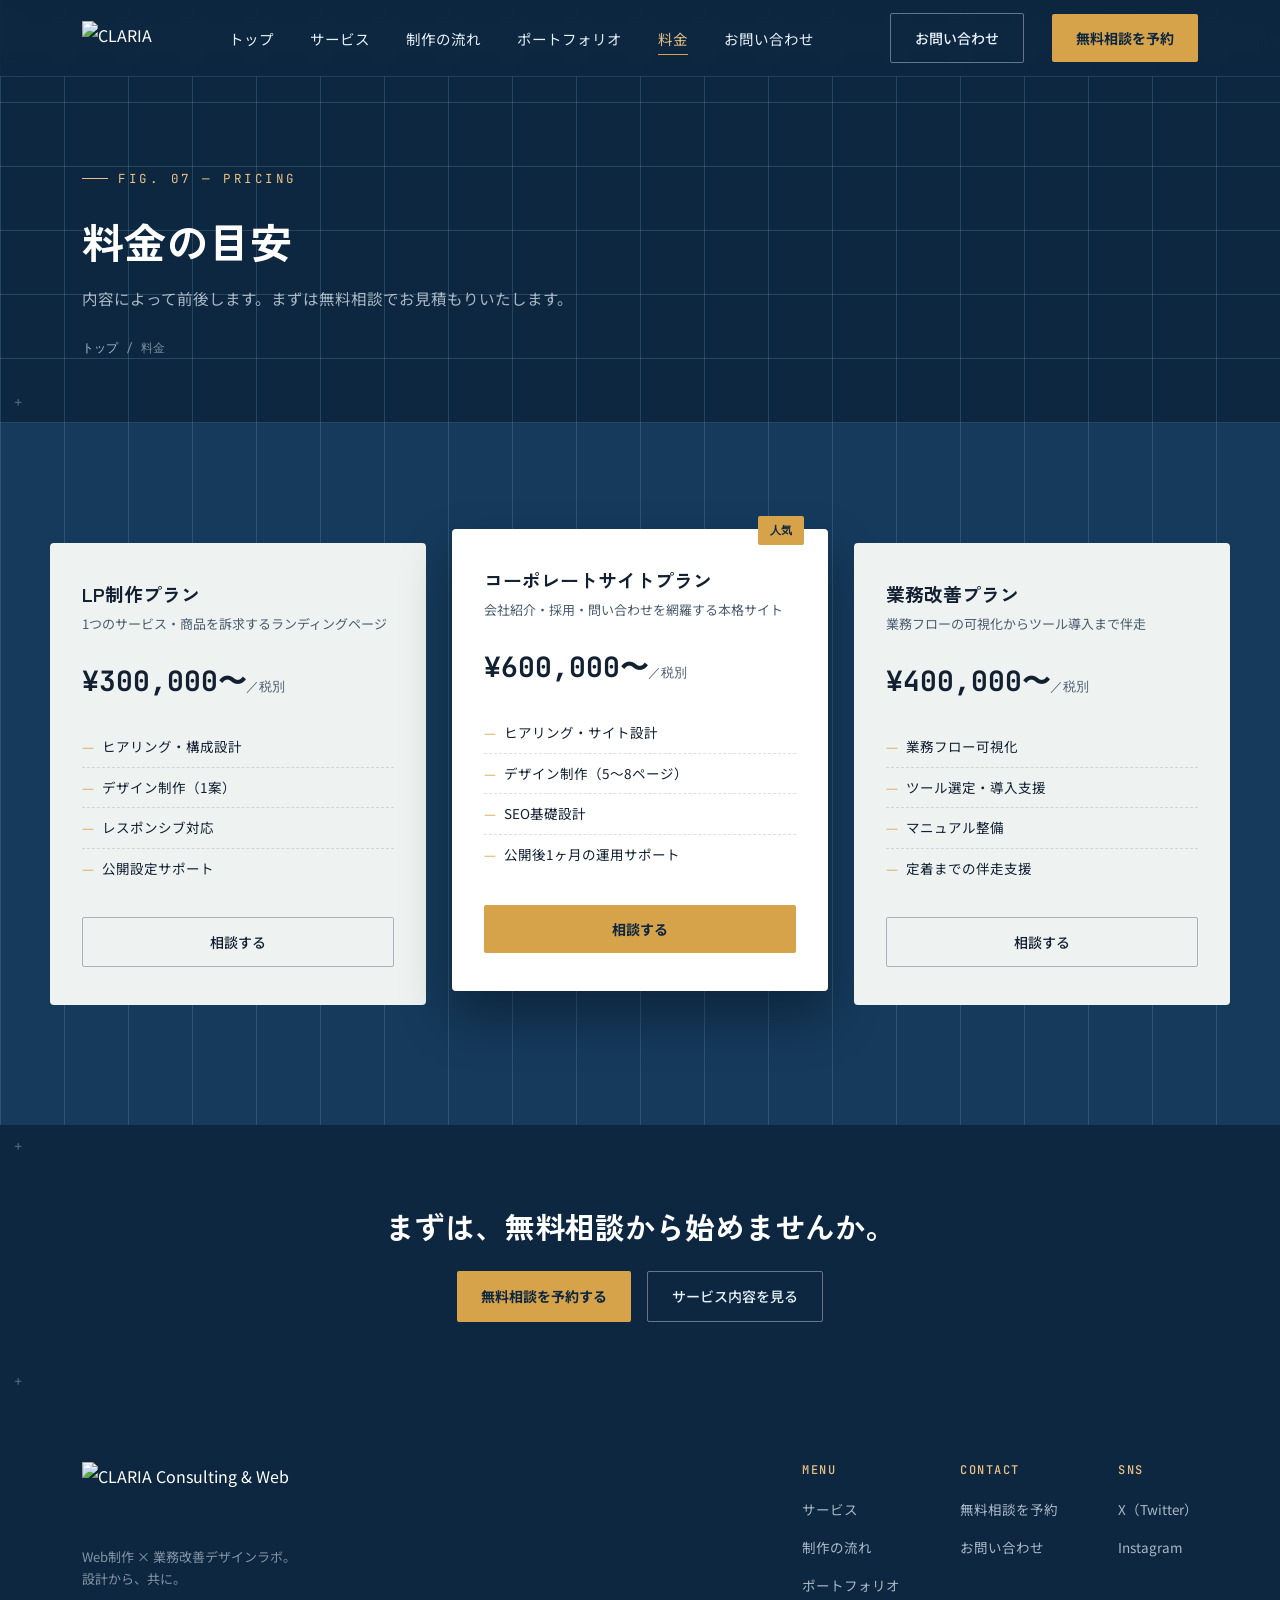
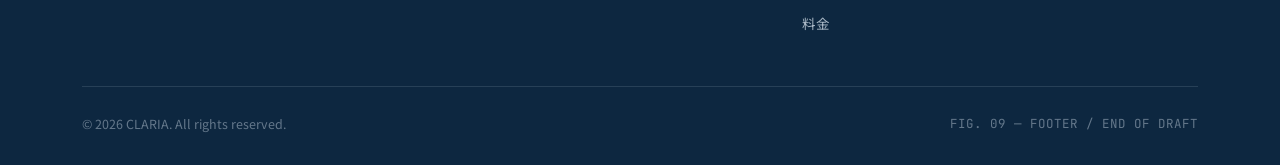
==== pricing.html @ 6dad12d2 "Add files via upload" ====
<!DOCTYPE html>
<html lang="ja">
<head>
<meta charset="UTF-8">
<meta name="viewport" content="width=device-width, initial-scale=1.0">
<title>料金 | CLARIA</title>
<meta name="description" content="CLARIAの料金プラン。LP制作、コーポレートサイト制作、業務改善のご相談目安をご紹介します。">
<link rel="preconnect" href="https://fonts.googleapis.com">
<link rel="preconnect" href="https://fonts.gstatic.com" crossorigin>
<link href="https://fonts.googleapis.com/css2?family=Zen+Kaku+Gothic+New:wght@400;500;700;900&family=Noto+Sans+JP:wght@300;400;500;700&family=JetBrains+Mono:wght@400;500;700&display=swap" rel="stylesheet">
<link rel="stylesheet" href="style.css">
</head>
<body>

<header>
  <div class="container nav-wrap">
    <a href="index.html" class="logo">
      <img src="assets/logo-mark.png" alt="CLARIA" class="logo-img">
    </a>
    <nav>
      <ul>
        <li><a href="index.html">トップ</a></li>
        <li><a href="services.html">サービス</a></li>
        <li><a href="process.html">制作の流れ</a></li>
        <li><a href="portfolio.html">ポートフォリオ</a></li>
        <li><a href="pricing.html" class="active">料金</a></li>
        <li><a href="contact.html">お問い合わせ</a></li>
      </ul>
    </nav>
    <div class="nav-right">
      <a href="contact.html" class="btn btn-outline">お問い合わせ</a>
      <a href="contact.html" class="btn btn-brass">無料相談を予約</a>
      <button class="hamburger" aria-label="メニューを開く"><span></span><span></span><span></span></button>
    </div>
  </div>
</header>

<main>

  <section class="page-hero crossmarks">
    <span class="cm-tr"></span><span class="cm-br"></span>
    <div class="container">
      <div class="eyebrow">FIG. 07 — PRICING</div>
      <h1>料金の目安</h1>
      <p>内容によって前後します。まずは無料相談でお見積もりいたします。</p>
      <div class="breadcrumb"><a href="index.html">トップ</a><span>/</span><span>料金</span></div>
    </div>
  </section>

  <section class="pricing">
    <div class="container section-pad">
      <div class="price-grid reveal">
        <div class="price-card">
          <h3>LP制作プラン</h3>
          <p class="plan-desc">1つのサービス・商品を訴求するランディングページ</p>
          <div class="price mono">¥300,000〜<span>／税別</span></div>
          <ul class="price-list">
            <li>ヒアリング・構成設計</li>
            <li>デザイン制作（1案）</li>
            <li>レスポンシブ対応</li>
            <li>公開設定サポート</li>
          </ul>
          <a href="contact.html" class="btn btn-outline-dark" style="justify-content:center;">相談する</a>
        </div>

        <div class="price-card featured">
          <span class="price-badge">人気</span>
          <h3>コーポレートサイトプラン</h3>
          <p class="plan-desc">会社紹介・採用・問い合わせを網羅する本格サイト</p>
          <div class="price mono">¥600,000〜<span>／税別</span></div>
          <ul class="price-list">
            <li>ヒアリング・サイト設計</li>
            <li>デザイン制作（5〜8ページ）</li>
            <li>SEO基礎設計</li>
            <li>公開後1ヶ月の運用サポート</li>
          </ul>
          <a href="contact.html" class="btn btn-brass" style="justify-content:center;">相談する</a>
        </div>

        <div class="price-card">
          <h3>業務改善プラン</h3>
          <p class="plan-desc">業務フローの可視化からツール導入まで伴走</p>
          <div class="price mono">¥400,000〜<span>／税別</span></div>
          <ul class="price-list">
            <li>業務フロー可視化</li>
            <li>ツール選定・導入支援</li>
            <li>マニュアル整備</li>
            <li>定着までの伴走支援</li>
          </ul>
          <a href="contact.html" class="btn btn-outline-dark" style="justify-content:center;">相談する</a>
        </div>
      </div>
    </div>
  </section>

  <section class="cta-band crossmarks">
    <span class="cm-tr"></span><span class="cm-br"></span>
    <div class="container">
      <h2>まずは、無料相談から始めませんか。</h2>
      <div class="hero-cta">
        <a href="contact.html" class="btn btn-brass">無料相談を予約する</a>
        <a href="services.html" class="btn btn-outline">サービス内容を見る</a>
      </div>
    </div>
  </section>

</main>

<footer>
  <div class="container">
    <div class="footer-top">
      <div>
        <a href="index.html" class="logo" style="margin-bottom:14px;">
          <img src="assets/logo-full.png" alt="CLARIA Consulting & Web" style="height:70px; width:auto;">
        </a>
        <p style="color:rgba(231,241,250,0.55); font-size:13px; max-width:260px; margin-top:14px;">Web制作 × 業務改善デザインラボ。<br>設計から、共に。</p>
      </div>
      <div class="footer-nav">
        <div class="footer-col">
          <h4>MENU</h4>
          <ul>
            <li><a href="services.html">サービス</a></li>
            <li><a href="process.html">制作の流れ</a></li>
            <li><a href="portfolio.html">ポートフォリオ</a></li>
            <li><a href="pricing.html">料金</a></li>
          </ul>
        </div>
        <div class="footer-col">
          <h4>CONTACT</h4>
          <ul>
            <li><a href="contact.html">無料相談を予約</a></li>
            <li><a href="contact.html">お問い合わせ</a></li>
          </ul>
        </div>
        <div class="footer-col">
          <h4>SNS</h4>
          <ul>
            <li><a href="#">X（Twitter）</a></li>
            <li><a href="#">Instagram</a></li>
          </ul>
        </div>
      </div>
    </div>
    <div class="footer-bottom">
      <span>© 2026 CLARIA. All rights reserved.</span>
      <span class="mono">FIG. 09 — FOOTER / END OF DRAFT</span>
    </div>
  </div>
</footer>

<script src="script.js"></script>
</body>
</html>
---- style.css ----
/* ==========================================================
   CLARIA — Web制作 × 業務改善デザインラボ
   共通スタイルシート
   このファイルを編集すると、全ページのデザインが一括で変わります。
   ========================================================== */

:root{
  --navy:#0D2740;
  --navy-2:#153a5c;
  --navy-3:#1c4a72;
  --gridline: rgba(129,178,214,0.22);
  --gridline-strong: rgba(163,201,229,0.4);
  --vellum:#EEF3F1;
  --vellum-2:#E3EAE6;
  --ink:#122032;
  --ink-soft:#4a5c6e;
  --brass:#D6A24A;
  --brass-soft:#e9c184;
  --line-white:#E7F1FA;
  --white:#ffffff;
}
*{margin:0;padding:0;box-sizing:border-box;}
html{scroll-behavior:smooth;}
body{
  font-family:'Noto Sans JP', sans-serif;
  background:var(--vellum);
  color:var(--ink);
  font-weight:400;
  line-height:1.75;
  -webkit-font-smoothing:antialiased;
  overflow-x:hidden;
}
h1,h2,h3,h4{
  font-family:'Zen Kaku Gothic New', sans-serif;
  line-height:1.4;
  font-weight:700;
}
.mono{ font-family:'JetBrains Mono', monospace; }
a{color:inherit; text-decoration:none;}
img{max-width:100%; display:block;}
ul{list-style:none;}
button{font-family:inherit; cursor:pointer; border:none; background:none;}
.container{
  width:100%;
  max-width:1180px;
  margin:0 auto;
  padding:0 32px;
}
:focus-visible{
  outline:2px solid var(--brass);
  outline-offset:3px;
}
@media (prefers-reduced-motion: reduce){
  *{animation-duration:0.01ms !important; animation-iteration-count:1 !important; transition-duration:0.01ms !important; scroll-behavior:auto !important;}
}

/* ---------- crosshair corner marks (signature motif) ---------- */
.crossmarks{position:relative;}
.crossmarks::before,
.crossmarks::after,
.crossmarks .cm-tr,
.crossmarks .cm-br{
  content:"+";
  position:absolute;
  font-family:'JetBrains Mono', monospace;
  font-size:14px;
  line-height:1;
  color:var(--gridline-strong);
  pointer-events:none;
}
.crossmarks::before{ top:14px; left:14px; }
.crossmarks::after{ bottom:14px; left:14px; }
.crossmarks .cm-tr{ top:14px; right:14px; }
.crossmarks .cm-br{ bottom:14px; right:14px; }
.crossmarks.on-light::before,
.crossmarks.on-light::after,
.crossmarks.on-light .cm-tr,
.crossmarks.on-light .cm-br{
  color:rgba(18,32,50,0.22);
}

/* ---------- reveal on scroll ---------- */
.reveal{
  opacity:0;
  transform:translateY(22px);
  transition:opacity .7s ease, transform .7s ease;
}
.reveal.in{
  opacity:1;
  transform:translateY(0);
}

/* ---------- header ---------- */
header{
  position:fixed;
  top:0; left:0; right:0;
  z-index:100;
  background:rgba(13,39,64,0.9);
  backdrop-filter:blur(10px);
  border-bottom:1px solid rgba(231,241,250,0.12);
}
.nav-wrap{
  display:flex;
  align-items:center;
  justify-content:space-between;
  height:76px;
}
.logo{
  display:flex;
  align-items:center;
  gap:10px;
  color:var(--white);
}
.logo-img{
  height:34px;
  width:auto;
  display:block;
}
.logo .mark{
  font-family:'JetBrains Mono', monospace;
  font-weight:700;
  font-size:19px;
  letter-spacing:0.5px;
}
.logo .sub{
  font-size:11px;
  color:var(--brass-soft);
  letter-spacing:2px;
}
nav ul{
  display:flex;
  gap:36px;
}
nav a{
  color:var(--line-white);
  font-size:14.5px;
  position:relative;
  padding:4px 0;
}
nav a::after{
  content:"";
  position:absolute;
  left:0; bottom:-2px;
  width:0; height:1px;
  background:var(--brass);
  transition:width .25s ease;
}
nav a:hover::after{width:100%;}
nav a.active{color:var(--brass-soft);}
nav a.active::after{width:100%;}
.nav-right{display:flex; align-items:center; gap:28px;}
.btn{
  display:inline-flex;
  align-items:center;
  gap:8px;
  padding:12px 24px;
  font-size:14px;
  font-weight:500;
  border-radius:2px;
  transition:transform .2s ease, box-shadow .2s ease, background .2s ease, color .2s ease;
  white-space:nowrap;
}
.btn-brass{
  background:var(--brass);
  color:var(--navy);
  font-weight:700;
}
.btn-brass:hover{
  background:var(--brass-soft);
  transform:translateY(-2px);
  box-shadow:0 10px 24px rgba(214,162,74,0.35);
}
.btn-outline{
  border:1px solid rgba(231,241,250,0.4);
  color:var(--line-white);
}
.btn-outline:hover{
  border-color:var(--brass);
  color:var(--brass-soft);
}
.btn-outline-dark{
  border:1px solid rgba(18,32,50,0.3);
  color:var(--ink);
}
.btn-outline-dark:hover{
  border-color:var(--navy);
  background:var(--navy);
  color:var(--white);
}
.hamburger{
  display:none;
  flex-direction:column;
  gap:5px;
  width:26px;
}
.hamburger span{
  height:2px; background:var(--white); display:block;
}

/* ---------- hero (トップページ用) ---------- */
.hero{
  background:var(--navy);
  background-image:
    repeating-linear-gradient(0deg, var(--gridline) 0px, var(--gridline) 1px, transparent 1px, transparent 64px),
    repeating-linear-gradient(90deg, var(--gridline) 0px, var(--gridline) 1px, transparent 1px, transparent 64px);
  padding:170px 0 0;
  position:relative;
  overflow:hidden;
}
.hero-grid{
  display:grid;
  grid-template-columns:1.05fr 0.95fr;
  gap:40px;
  align-items:center;
  padding-bottom:70px;
}
.eyebrow{
  font-family:'JetBrains Mono', monospace;
  font-size:12.5px;
  letter-spacing:2.5px;
  color:var(--brass-soft);
  display:flex;
  align-items:center;
  gap:10px;
  margin-bottom:22px;
}
.eyebrow::before{
  content:"";
  width:26px; height:1px;
  background:var(--brass-soft);
}
.hero h1{
  color:var(--white);
  font-size:clamp(32px, 4.4vw, 52px);
  letter-spacing:0.5px;
  margin-bottom:26px;
}
.hero h1 em{
  font-style:normal;
  color:var(--brass-soft);
  position:relative;
}
.hero p.lead{
  color:rgba(231,241,250,0.78);
  font-size:16.5px;
  max-width:480px;
  margin-bottom:38px;
}
.hero-cta{
  display:flex;
  gap:16px;
  flex-wrap:wrap;
}

.blueprint-art{
  position:relative;
  aspect-ratio:1/1;
}
.blueprint-art svg{width:100%; height:100%;}
.draw{
  stroke-dasharray:1400;
  stroke-dashoffset:1400;
  animation:draw 2.6s ease forwards;
}
.draw.delay1{animation-delay:.3s;}
.draw.delay2{animation-delay:.7s;}
.draw.delay3{animation-delay:1.1s;}
@keyframes draw{ to{ stroke-dashoffset:0; } }
.fadein{opacity:0; animation:fadein 1.2s ease forwards;}
.fadein.delay1{animation-delay:1.4s;}
.fadein.delay2{animation-delay:1.7s;}
@keyframes fadein{ to{opacity:1;} }

.stats-strip{
  border-top:1px solid rgba(231,241,250,0.14);
  padding:34px 0;
  display:grid;
  grid-template-columns:repeat(3,1fr);
}
.stat{
  padding:0 28px;
  border-left:1px solid rgba(231,241,250,0.14);
}
.stat:first-child{border-left:none; padding-left:0;}
.stat .num{
  font-family:'JetBrains Mono', monospace;
  color:var(--brass-soft);
  font-size:30px;
  font-weight:700;
}
.stat .label{
  color:rgba(231,241,250,0.65);
  font-size:13px;
  margin-top:6px;
  letter-spacing:0.5px;
}

/* ---------- page-hero (サブページ共通の見出しバナー) ---------- */
.page-hero{
  background:var(--navy);
  background-image:
    repeating-linear-gradient(0deg, var(--gridline) 0px, var(--gridline) 1px, transparent 1px, transparent 64px),
    repeating-linear-gradient(90deg, var(--gridline) 0px, var(--gridline) 1px, transparent 1px, transparent 64px);
  padding:168px 0 64px;
  position:relative;
}
.page-hero h1{
  color:var(--white);
  font-size:clamp(28px, 3.6vw, 42px);
  margin-bottom:14px;
}
.page-hero p{
  color:rgba(231,241,250,0.72);
  font-size:15.5px;
  max-width:560px;
}
.breadcrumb{
  font-family:'JetBrains Mono', monospace;
  font-size:12px;
  color:rgba(231,241,250,0.5);
  margin-top:26px;
  display:flex;
  gap:8px;
}
.breadcrumb a{color:rgba(231,241,250,0.75);}
.breadcrumb a:hover{color:var(--brass-soft);}

/* ---------- section shells ---------- */
section{position:relative;}
.section-pad{padding:120px 0;}
.section-head{
  max-width:640px;
  margin-bottom:64px;
}
.section-head .eyebrow{color:var(--ink-soft);}
.section-head .eyebrow::before{background:var(--ink-soft);}
.section-head.on-navy .eyebrow{color:var(--brass-soft);}
.section-head.on-navy .eyebrow::before{background:var(--brass-soft);}
.section-head h2{
  font-size:clamp(26px,3vw,36px);
  color:var(--ink);
}
.section-head.on-navy h2{color:var(--white);}
.section-head p{
  color:var(--ink-soft);
  margin-top:16px;
  font-size:15.5px;
}
.section-head.on-navy p{color:rgba(231,241,250,0.7);}

/* ---------- services ---------- */
.services{background:var(--vellum);}
.service-grid{
  display:grid;
  grid-template-columns:1fr 1fr;
  gap:28px;
}
.service-card{
  background:var(--white);
  border:1px solid rgba(18,32,50,0.08);
  border-radius:4px;
  padding:44px 40px;
  position:relative;
  transition:box-shadow .3s ease, transform .3s ease;
}
.service-card:hover{
  box-shadow:0 20px 44px rgba(18,32,50,0.1);
  transform:translateY(-4px);
}
.service-tag{
  display:inline-block;
  font-family:'JetBrains Mono', monospace;
  font-size:11.5px;
  letter-spacing:1.5px;
  padding:5px 10px;
  border:1px solid var(--brass);
  color:#a9781f;
  border-radius:2px;
  margin-bottom:20px;
}
.service-card h3{
  font-size:23px;
  margin-bottom:14px;
}
.service-card > p{
  color:var(--ink-soft);
  font-size:14.5px;
  margin-bottom:26px;
}
.service-list li{
  display:flex;
  gap:10px;
  padding:9px 0;
  border-top:1px dashed rgba(18,32,50,0.14);
  font-size:14.5px;
}
.service-list li:first-child{border-top:none;}
.service-list li::before{
  content:"▫";
  color:var(--brass);
  font-weight:700;
}
.service-card .go{
  display:inline-flex;
  align-items:center;
  gap:6px;
  margin-top:28px;
  font-size:14px;
  font-weight:500;
  color:var(--navy);
  border-bottom:1px solid var(--navy);
  padding-bottom:2px;
}

/* ---------- strengths ---------- */
.strengths{
  background:var(--navy-2);
  background-image:repeating-linear-gradient(90deg, var(--gridline) 0px, var(--gridline) 1px, transparent 1px, transparent 64px);
}
.strength-grid{
  display:grid;
  grid-template-columns:repeat(3,1fr);
  gap:1px;
  background:rgba(231,241,250,0.14);
  border:1px solid rgba(231,241,250,0.14);
}
.strength-item{
  background:var(--navy-2);
  padding:40px 34px;
}
.strength-item .icon{
  width:46px; height:46px;
  margin-bottom:22px;
}
.strength-item h3{
  color:var(--white);
  font-size:18px;
  margin-bottom:12px;
}
.strength-item p{
  color:rgba(231,241,250,0.65);
  font-size:14px;
}

/* ---------- process ---------- */
.process{background:var(--vellum);}
.step-line{
  position:relative;
}
.step-line::before{
  content:"";
  position:absolute;
  left:29px; top:10px; bottom:10px;
  width:1px;
  background:repeating-linear-gradient(0deg, var(--brass) 0 6px, transparent 6px 12px);
}
.step{
  display:grid;
  grid-template-columns:60px 1fr;
  gap:28px;
  padding:26px 0;
}
.step .badge{
  width:60px; height:60px;
  border-radius:50%;
  background:var(--white);
  border:1px solid var(--navy);
  display:flex; align-items:center; justify-content:center;
  font-family:'JetBrains Mono', monospace;
  font-weight:700;
  color:var(--navy);
  font-size:14px;
  z-index:1;
  position:relative;
}
.step h3{font-size:18px; margin-bottom:8px;}
.step p{color:var(--ink-soft); font-size:14.5px; max-width:560px;}

/* ---------- portfolio ---------- */
.portfolio{
  background:var(--navy);
  background-image:
    repeating-linear-gradient(0deg, var(--gridline) 0px, var(--gridline) 1px, transparent 1px, transparent 64px),
    repeating-linear-gradient(90deg, var(--gridline) 0px, var(--gridline) 1px, transparent 1px, transparent 64px);
}
.filter-row{
  display:flex;
  gap:10px;
  margin-bottom:40px;
  flex-wrap:wrap;
}
.filter-btn{
  font-family:'JetBrains Mono', monospace;
  font-size:12.5px;
  letter-spacing:1px;
  padding:9px 18px;
  border:1px solid rgba(231,241,250,0.28);
  color:rgba(231,241,250,0.75);
  border-radius:2px;
  transition:all .2s ease;
}
.filter-btn.active, .filter-btn:hover{
  background:var(--brass);
  border-color:var(--brass);
  color:var(--navy);
  font-weight:700;
}
.portfolio-note{
  font-size:12.5px;
  color:rgba(231,241,250,0.45);
  margin-bottom:36px;
}
.portfolio-grid{
  display:grid;
  grid-template-columns:repeat(3,1fr);
  gap:26px;
}
.p-card{
  background:var(--vellum);
  border-radius:4px;
  overflow:hidden;
  transition:transform .3s ease, box-shadow .3s ease;
}
.p-card:hover{ transform:translateY(-6px); box-shadow:0 22px 40px rgba(0,0,0,0.35); }
.p-thumb{
  aspect-ratio:4/3;
  background:var(--white);
  padding:16px;
  position:relative;
}
.p-thumb svg{width:100%;height:100%;}
.p-body{padding:22px 22px 26px;}
.p-cat{
  font-family:'JetBrains Mono', monospace;
  font-size:10.5px;
  letter-spacing:1.5px;
  color:#a9781f;
}
.p-body h3{
  font-size:17px;
  margin:8px 0 8px;
}
.p-body p{
  font-size:13.5px;
  color:var(--ink-soft);
}

/* ---------- portfolio: 準備中（白紙）表示 ---------- */
.portfolio-empty{
  border:1px dashed rgba(231,241,250,0.3);
  border-radius:4px;
  padding:110px 40px;
  text-align:center;
}
.portfolio-empty .mark{
  font-family:'JetBrains Mono', monospace;
  font-size:12.5px;
  letter-spacing:2px;
  color:var(--brass-soft);
  display:block;
  margin-bottom:18px;
}
.portfolio-empty h3{
  color:var(--white);
  font-size:22px;
  margin-bottom:14px;
}
.portfolio-empty p{
  color:rgba(231,241,250,0.6);
  font-size:14.5px;
  max-width:420px;
  margin:0 auto;
}

/* ---------- pricing ---------- */
.pricing{
  background:var(--navy-2);
  background-image:repeating-linear-gradient(90deg, var(--gridline) 0px, var(--gridline) 1px, transparent 1px, transparent 64px);
}
.price-grid{
  display:grid;
  grid-template-columns:repeat(3,1fr);
  gap:26px;
  align-items:stretch;
}
.price-card{
  background:var(--vellum);
  border-radius:4px;
  padding:38px 32px;
  display:flex;
  flex-direction:column;
  position:relative;
}
.price-card.featured{
  background:var(--white);
  transform:translateY(-14px);
  box-shadow:0 26px 50px rgba(0,0,0,0.35);
}
.price-badge{
  position:absolute;
  top:-13px; right:24px;
  background:var(--brass);
  color:var(--navy);
  font-family:'JetBrains Mono', monospace;
  font-size:11px;
  padding:5px 12px;
  border-radius:2px;
  font-weight:700;
}
.price-card h3{font-size:19px; margin-bottom:6px;}
.price-card .plan-desc{font-size:13px; color:var(--ink-soft); margin-bottom:20px;}
.price-card .price{
  font-family:'JetBrains Mono', monospace;
  font-size:28px;
  font-weight:700;
  margin-bottom:22px;
}
.price-card .price span{font-size:13px; font-weight:400; color:var(--ink-soft);}
.price-list{margin-bottom:28px; flex-grow:1;}
.price-list li{
  font-size:13.5px;
  padding:8px 0;
  border-top:1px dashed rgba(18,32,50,0.14);
  display:flex; gap:8px;
}
.price-list li:first-child{border-top:none;}
.price-list li::before{content:"—"; color:var(--brass);}

/* ---------- contact ---------- */
.contact{background:var(--vellum);}
.contact-grid{
  display:grid;
  grid-template-columns:0.85fr 1.15fr;
  gap:60px;
}
.contact-info h2{font-size:clamp(24px,2.8vw,32px); margin-bottom:20px;}
.contact-info p{color:var(--ink-soft); font-size:15px; margin-bottom:32px; max-width:400px;}
.info-row{
  display:flex;
  gap:16px;
  padding:16px 0;
  border-top:1px solid rgba(18,32,50,0.1);
  font-size:14px;
}
.info-row:last-child{border-bottom:1px solid rgba(18,32,50,0.1);}
.info-row .k{
  font-family:'JetBrains Mono', monospace;
  color:var(--ink-soft);
  width:110px;
  flex-shrink:0;
  font-size:12px;
  letter-spacing:1px;
  padding-top:2px;
}
form{
  background:var(--white);
  border:1px solid rgba(18,32,50,0.08);
  border-radius:4px;
  padding:40px;
}
.form-row{display:grid; grid-template-columns:1fr 1fr; gap:18px; margin-bottom:18px;}
.field{display:flex; flex-direction:column; gap:8px;}
.field.full{grid-column:1/-1;}
label{font-size:12.5px; color:var(--ink-soft); letter-spacing:0.5px;}
input, textarea, select{
  border:1px solid rgba(18,32,50,0.18);
  border-radius:2px;
  padding:12px 14px;
  font-family:inherit;
  font-size:14px;
  background:var(--vellum);
  color:var(--ink);
}
textarea{resize:vertical; min-height:110px;}
.checks{
  display:flex;
  gap:22px;
  flex-wrap:wrap;
  margin-bottom:24px;
}
.checks label{
  display:flex; align-items:center; gap:8px;
  font-size:13.5px;
  color:var(--ink);
}
.submit-row{display:flex; align-items:center; gap:18px;}
.form-note{font-size:12px; color:var(--ink-soft);}

/* ---------- CTAバンド（下部誘導） ---------- */
.cta-band{
  background:var(--navy);
  padding:80px 0;
  text-align:center;
}
.cta-band h2{
  color:var(--white);
  font-size:clamp(22px,2.6vw,30px);
  margin-bottom:24px;
}
.cta-band .hero-cta{justify-content:center;}

/* ---------- footer ---------- */
footer{
  background:var(--navy);
  padding:60px 0 30px;
}
.footer-top{
  display:flex;
  justify-content:space-between;
  align-items:flex-start;
  flex-wrap:wrap;
  gap:40px;
  padding-bottom:40px;
  border-bottom:1px solid rgba(231,241,250,0.12);
}
.footer-nav{display:flex; gap:60px; flex-wrap:wrap;}
.footer-col h4{
  color:var(--brass-soft);
  font-size:12px;
  letter-spacing:1.5px;
  margin-bottom:16px;
  font-family:'JetBrains Mono', monospace;
  font-weight:500;
}
.footer-col li{margin-bottom:10px;}
.footer-col a{color:rgba(231,241,250,0.72); font-size:13.5px;}
.footer-col a:hover{color:var(--brass-soft);}
.footer-bottom{
  display:flex;
  justify-content:space-between;
  padding-top:26px;
  font-size:12.5px;
  color:rgba(231,241,250,0.4);
  flex-wrap:wrap;
  gap:10px;
}

/* ---------- responsive ---------- */
@media (max-width:980px){
  nav, .nav-right .btn-outline{display:none;}
  .hamburger{display:flex;}
  .hero-grid{grid-template-columns:1fr; padding-bottom:50px;}
  .blueprint-art{max-width:420px; margin:0 auto;}
  .stats-strip{grid-template-columns:1fr; gap:20px;}
  .stat{border-left:none; border-top:1px solid rgba(231,241,250,0.14); padding:20px 0 0;}
  .stat:first-child{border-top:none; padding-top:0;}
  .service-grid, .strength-grid, .portfolio-grid, .price-grid{grid-template-columns:1fr;}
  .price-card.featured{transform:none;}
  .contact-grid{grid-template-columns:1fr;}
  .form-row{grid-template-columns:1fr;}
  .footer-top{flex-direction:column;}
}
@media (max-width:560px){
  .container{padding:0 20px;}
  .section-pad{padding:80px 0;}
  .hero{padding-top:130px;}
  .page-hero{padding-top:130px;}
}
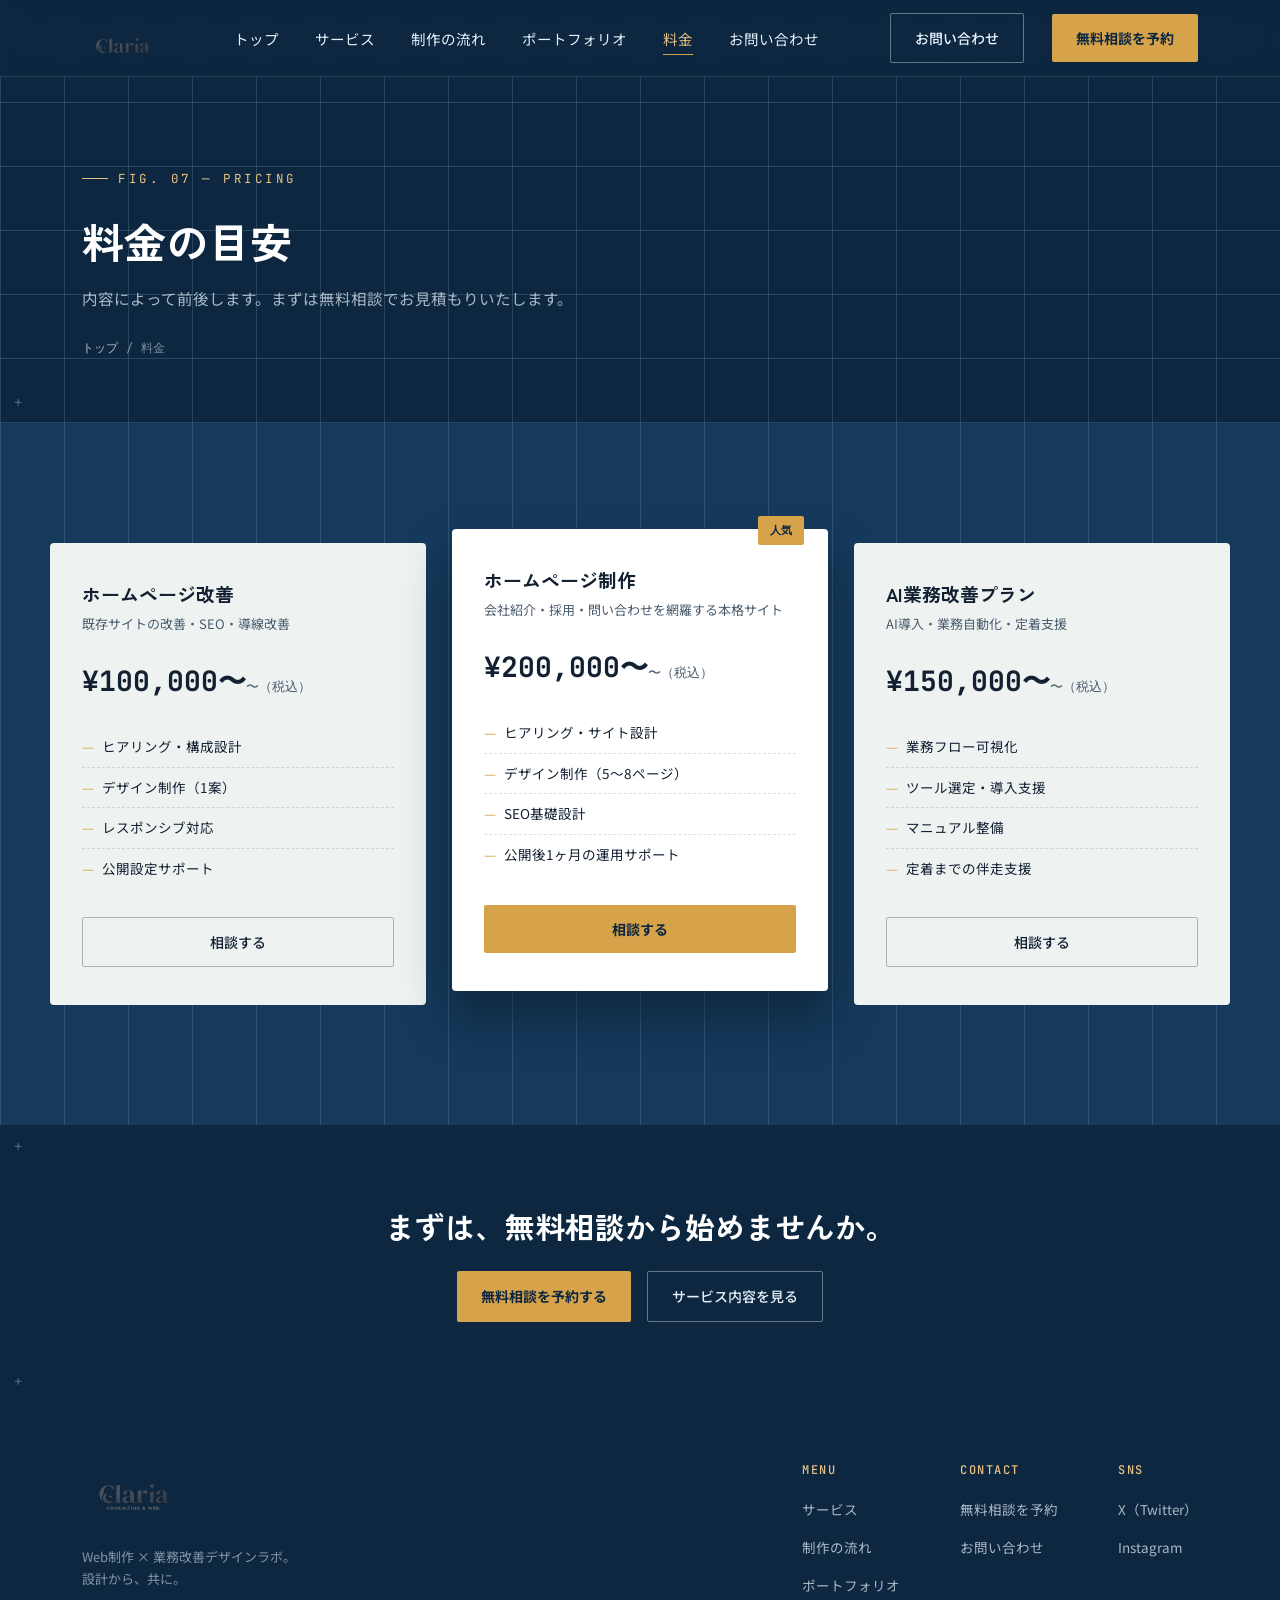
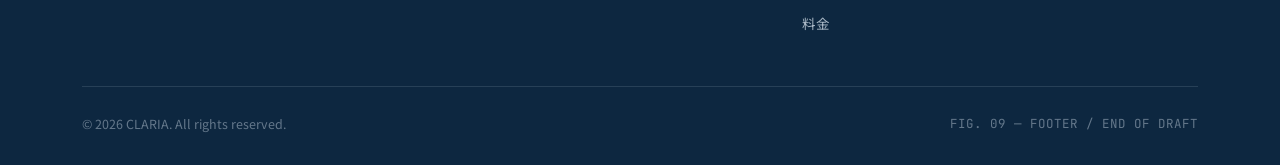
==== commit 4e2d370b: "Add files via upload" ====
--- a/pricing.html
+++ b/pricing.html
@@ -1,153 +1,153 @@
-<!DOCTYPE html>
-<html lang="ja">
-<head>
-<meta charset="UTF-8">
-<meta name="viewport" content="width=device-width, initial-scale=1.0">
-<title>料金 | CLARIA</title>
-<meta name="description" content="CLARIAの料金プラン。LP制作、コーポレートサイト制作、業務改善のご相談目安をご紹介します。">
-<link rel="preconnect" href="https://fonts.googleapis.com">
-<link rel="preconnect" href="https://fonts.gstatic.com" crossorigin>
-<link href="https://fonts.googleapis.com/css2?family=Zen+Kaku+Gothic+New:wght@400;500;700;900&family=Noto+Sans+JP:wght@300;400;500;700&family=JetBrains+Mono:wght@400;500;700&display=swap" rel="stylesheet">
-<link rel="stylesheet" href="style.css">
-</head>
-<body>
-
-<header>
-  <div class="container nav-wrap">
-    <a href="index.html" class="logo">
-      <img src="assets/logo-mark.png" alt="CLARIA" class="logo-img">
-    </a>
-    <nav>
-      <ul>
-        <li><a href="index.html">トップ</a></li>
-        <li><a href="services.html">サービス</a></li>
-        <li><a href="process.html">制作の流れ</a></li>
-        <li><a href="portfolio.html">ポートフォリオ</a></li>
-        <li><a href="pricing.html" class="active">料金</a></li>
-        <li><a href="contact.html">お問い合わせ</a></li>
-      </ul>
-    </nav>
-    <div class="nav-right">
-      <a href="contact.html" class="btn btn-outline">お問い合わせ</a>
-      <a href="contact.html" class="btn btn-brass">無料相談を予約</a>
-      <button class="hamburger" aria-label="メニューを開く"><span></span><span></span><span></span></button>
-    </div>
-  </div>
-</header>
-
-<main>
-
-  <section class="page-hero crossmarks">
-    <span class="cm-tr"></span><span class="cm-br"></span>
-    <div class="container">
-      <div class="eyebrow">FIG. 07 — PRICING</div>
-      <h1>料金の目安</h1>
-      <p>内容によって前後します。まずは無料相談でお見積もりいたします。</p>
-      <div class="breadcrumb"><a href="index.html">トップ</a><span>/</span><span>料金</span></div>
-    </div>
-  </section>
-
-  <section class="pricing">
-    <div class="container section-pad">
-      <div class="price-grid reveal">
-        <div class="price-card">
-          <h3>LP制作プラン</h3>
-          <p class="plan-desc">1つのサービス・商品を訴求するランディングページ</p>
-          <div class="price mono">¥300,000〜<span>／税別</span></div>
-          <ul class="price-list">
-            <li>ヒアリング・構成設計</li>
-            <li>デザイン制作（1案）</li>
-            <li>レスポンシブ対応</li>
-            <li>公開設定サポート</li>
-          </ul>
-          <a href="contact.html" class="btn btn-outline-dark" style="justify-content:center;">相談する</a>
-        </div>
-
-        <div class="price-card featured">
-          <span class="price-badge">人気</span>
-          <h3>コーポレートサイトプラン</h3>
-          <p class="plan-desc">会社紹介・採用・問い合わせを網羅する本格サイト</p>
-          <div class="price mono">¥600,000〜<span>／税別</span></div>
-          <ul class="price-list">
-            <li>ヒアリング・サイト設計</li>
-            <li>デザイン制作（5〜8ページ）</li>
-            <li>SEO基礎設計</li>
-            <li>公開後1ヶ月の運用サポート</li>
-          </ul>
-          <a href="contact.html" class="btn btn-brass" style="justify-content:center;">相談する</a>
-        </div>
-
-        <div class="price-card">
-          <h3>業務改善プラン</h3>
-          <p class="plan-desc">業務フローの可視化からツール導入まで伴走</p>
-          <div class="price mono">¥400,000〜<span>／税別</span></div>
-          <ul class="price-list">
-            <li>業務フロー可視化</li>
-            <li>ツール選定・導入支援</li>
-            <li>マニュアル整備</li>
-            <li>定着までの伴走支援</li>
-          </ul>
-          <a href="contact.html" class="btn btn-outline-dark" style="justify-content:center;">相談する</a>
-        </div>
-      </div>
-    </div>
-  </section>
-
-  <section class="cta-band crossmarks">
-    <span class="cm-tr"></span><span class="cm-br"></span>
-    <div class="container">
-      <h2>まずは、無料相談から始めませんか。</h2>
-      <div class="hero-cta">
-        <a href="contact.html" class="btn btn-brass">無料相談を予約する</a>
-        <a href="services.html" class="btn btn-outline">サービス内容を見る</a>
-      </div>
-    </div>
-  </section>
-
-</main>
-
-<footer>
-  <div class="container">
-    <div class="footer-top">
-      <div>
-        <a href="index.html" class="logo" style="margin-bottom:14px;">
-          <img src="assets/logo-full.png" alt="CLARIA Consulting & Web" style="height:70px; width:auto;">
-        </a>
-        <p style="color:rgba(231,241,250,0.55); font-size:13px; max-width:260px; margin-top:14px;">Web制作 × 業務改善デザインラボ。<br>設計から、共に。</p>
-      </div>
-      <div class="footer-nav">
-        <div class="footer-col">
-          <h4>MENU</h4>
-          <ul>
-            <li><a href="services.html">サービス</a></li>
-            <li><a href="process.html">制作の流れ</a></li>
-            <li><a href="portfolio.html">ポートフォリオ</a></li>
-            <li><a href="pricing.html">料金</a></li>
-          </ul>
-        </div>
-        <div class="footer-col">
-          <h4>CONTACT</h4>
-          <ul>
-            <li><a href="contact.html">無料相談を予約</a></li>
-            <li><a href="contact.html">お問い合わせ</a></li>
-          </ul>
-        </div>
-        <div class="footer-col">
-          <h4>SNS</h4>
-          <ul>
-            <li><a href="#">X（Twitter）</a></li>
-            <li><a href="#">Instagram</a></li>
-          </ul>
-        </div>
-      </div>
-    </div>
-    <div class="footer-bottom">
-      <span>© 2026 CLARIA. All rights reserved.</span>
-      <span class="mono">FIG. 09 — FOOTER / END OF DRAFT</span>
-    </div>
-  </div>
-</footer>
-
-<script src="script.js"></script>
-</body>
-</html>
+<!DOCTYPE html>
+<html lang="ja">
+<head>
+<meta charset="UTF-8">
+<meta name="viewport" content="width=device-width, initial-scale=1.0">
+<title>料金 | CLARIA</title>
+<meta name="description" content="CLARIAの料金プラン。LP制作、コーポレートサイト制作、業務改善のご相談目安をご紹介します。">
+<link rel="preconnect" href="https://fonts.googleapis.com">
+<link rel="preconnect" href="https://fonts.gstatic.com" crossorigin>
+<link href="https://fonts.googleapis.com/css2?family=Zen+Kaku+Gothic+New:wght@400;500;700;900&family=Noto+Sans+JP:wght@300;400;500;700&family=JetBrains+Mono:wght@400;500;700&display=swap" rel="stylesheet">
+<link rel="stylesheet" href="style.css">
+</head>
+<body>
+
+<header>
+  <div class="container nav-wrap">
+    <a href="index.html" class="logo">
+      <img src="assets/logo-mark.png" alt="CLARIA" class="logo-img">
+    </a>
+    <nav>
+      <ul>
+        <li><a href="index.html">トップ</a></li>
+        <li><a href="services.html">サービス</a></li>
+        <li><a href="process.html">制作の流れ</a></li>
+        <li><a href="portfolio.html">ポートフォリオ</a></li>
+        <li><a href="pricing.html" class="active">料金</a></li>
+        <li><a href="contact.html">お問い合わせ</a></li>
+      </ul>
+    </nav>
+    <div class="nav-right">
+      <a href="contact.html" class="btn btn-outline">お問い合わせ</a>
+      <a href="contact.html" class="btn btn-brass">無料相談を予約</a>
+      <button class="hamburger" aria-label="メニューを開く"><span></span><span></span><span></span></button>
+    </div>
+  </div>
+</header>
+
+<main>
+
+  <section class="page-hero crossmarks">
+    <span class="cm-tr"></span><span class="cm-br"></span>
+    <div class="container">
+      <div class="eyebrow">FIG. 07 — PRICING</div>
+      <h1>料金の目安</h1>
+      <p>内容によって前後します。まずは無料相談でお見積もりいたします。</p>
+      <div class="breadcrumb"><a href="index.html">トップ</a><span>/</span><span>料金</span></div>
+    </div>
+  </section>
+
+  <section class="pricing">
+    <div class="container section-pad">
+      <div class="price-grid reveal">
+        <div class="price-card">
+          <h3>ホームページ改善</h3>
+          <p class="plan-desc">既存サイトの改善・SEO・導線改善</p>
+          <div class="price mono">¥100,000〜<span>〜<span>（税込）</span></span></div>
+          <ul class="price-list">
+            <li>ヒアリング・構成設計</li>
+            <li>デザイン制作（1案）</li>
+            <li>レスポンシブ対応</li>
+            <li>公開設定サポート</li>
+          </ul>
+          <a href="contact.html" class="btn btn-outline-dark" style="justify-content:center;">相談する</a>
+        </div>
+
+        <div class="price-card featured">
+          <span class="price-badge">人気</span>
+          <h3>ホームページ制作</h3>
+          <p class="plan-desc">会社紹介・採用・問い合わせを網羅する本格サイト</p>
+          <div class="price mono">¥200,000〜<span>〜<span>（税込）</span></span></div>
+          <ul class="price-list">
+            <li>ヒアリング・サイト設計</li>
+            <li>デザイン制作（5〜8ページ）</li>
+            <li>SEO基礎設計</li>
+            <li>公開後1ヶ月の運用サポート</li>
+          </ul>
+          <a href="contact.html" class="btn btn-brass" style="justify-content:center;">相談する</a>
+        </div>
+
+        <div class="price-card">
+          <h3>AI業務改善プラン</h3>
+          <p class="plan-desc">AI導入・業務自動化・定着支援</p>
+          <div class="price mono">¥150,000〜<span>〜<span>（税込）</span></span></div>
+          <ul class="price-list">
+            <li>業務フロー可視化</li>
+            <li>ツール選定・導入支援</li>
+            <li>マニュアル整備</li>
+            <li>定着までの伴走支援</li>
+          </ul>
+          <a href="contact.html" class="btn btn-outline-dark" style="justify-content:center;">相談する</a>
+        </div>
+      </div>
+    </div>
+  </section>
+
+  <section class="cta-band crossmarks">
+    <span class="cm-tr"></span><span class="cm-br"></span>
+    <div class="container">
+      <h2>まずは、無料相談から始めませんか。</h2>
+      <div class="hero-cta">
+        <a href="contact.html" class="btn btn-brass">無料相談を予約する</a>
+        <a href="services.html" class="btn btn-outline">サービス内容を見る</a>
+      </div>
+    </div>
+  </section>
+
+</main>
+
+<footer>
+  <div class="container">
+    <div class="footer-top">
+      <div>
+        <a href="index.html" class="logo" style="margin-bottom:14px;">
+          <img src="assets/logo-full.png" alt="CLARIA Consulting & Web" style="height:70px; width:auto;">
+        </a>
+        <p style="color:rgba(231,241,250,0.55); font-size:13px; max-width:260px; margin-top:14px;">Web制作 × 業務改善デザインラボ。<br>設計から、共に。</p>
+      </div>
+      <div class="footer-nav">
+        <div class="footer-col">
+          <h4>MENU</h4>
+          <ul>
+            <li><a href="services.html">サービス</a></li>
+            <li><a href="process.html">制作の流れ</a></li>
+            <li><a href="portfolio.html">ポートフォリオ</a></li>
+            <li><a href="pricing.html">料金</a></li>
+          </ul>
+        </div>
+        <div class="footer-col">
+          <h4>CONTACT</h4>
+          <ul>
+            <li><a href="contact.html">無料相談を予約</a></li>
+            <li><a href="contact.html">お問い合わせ</a></li>
+          </ul>
+        </div>
+        <div class="footer-col">
+          <h4>SNS</h4>
+          <ul>
+            <li><a href="#">X（Twitter）</a></li>
+            <li><a href="#">Instagram</a></li>
+          </ul>
+        </div>
+      </div>
+    </div>
+    <div class="footer-bottom">
+      <span>© 2026 CLARIA. All rights reserved.</span>
+      <span class="mono">FIG. 09 — FOOTER / END OF DRAFT</span>
+    </div>
+  </div>
+</footer>
+
+<script src="script.js"></script>
+</body>
+</html>
